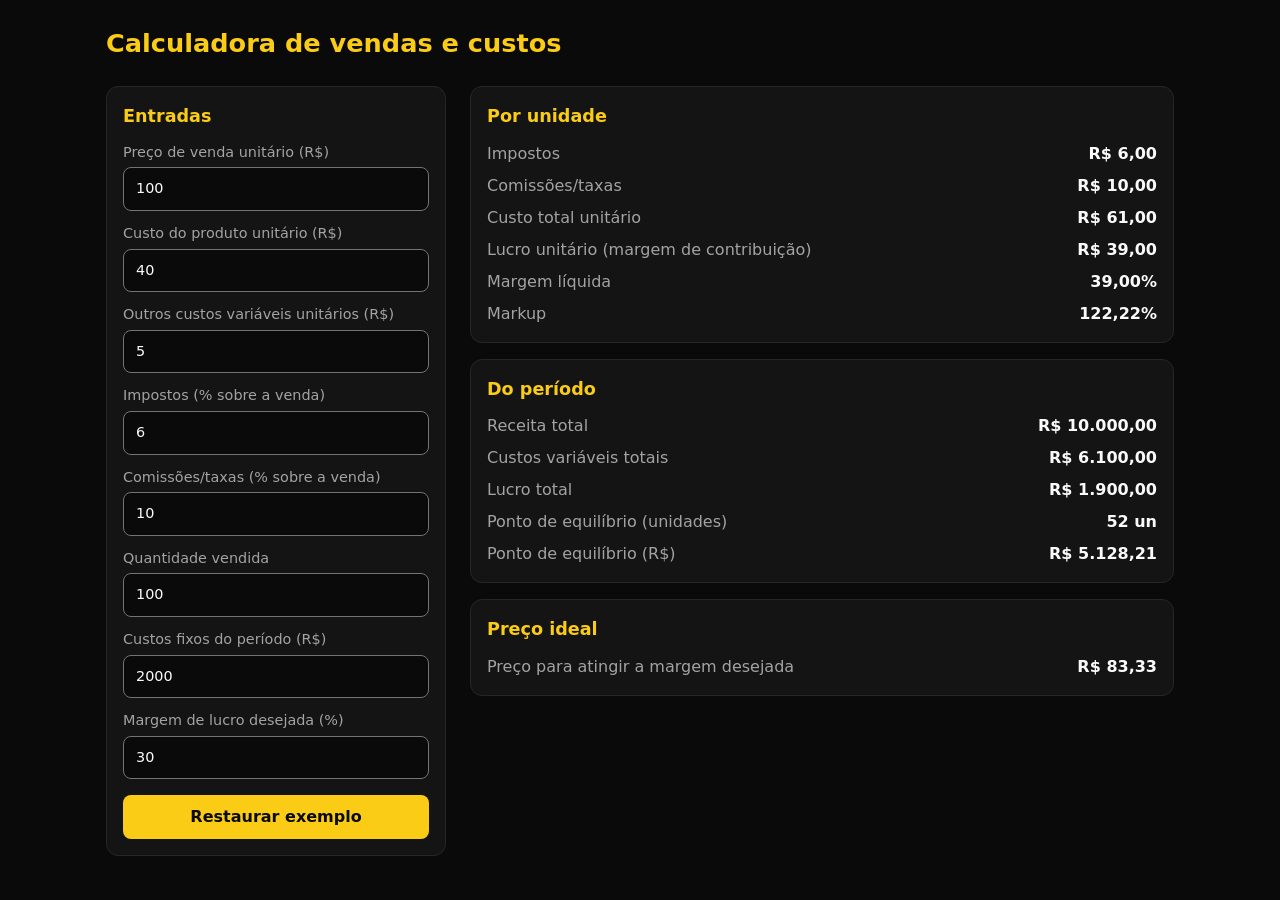
==== index.html @ 86352c32 "Calculadora de vendas e custos: página única, cálculo puro e testes" ====
<!DOCTYPE html>
<html lang="pt-BR">
<head>
<meta charset="UTF-8">
<meta name="viewport" content="width=device-width, initial-scale=1">
<title>Calculadora de vendas e custos</title>
<style>
  :root{--fundo:#0a0a0a;--cartao:#141414;--borda:#262626;--borda-input:#737373;--texto:#fafafa;--apoio:#a3a3a3;--destaque:#facc15;--critico:#ff5c5c}
  *{box-sizing:border-box}
  body{margin:0;background:var(--fundo);color:var(--texto);font:16px/1.5 system-ui,-apple-system,"Segoe UI",Roboto,sans-serif}
  main{max-width:1100px;margin:0 auto;padding:24px 16px;display:grid;grid-template-columns:minmax(0,340px) minmax(0,1fr);gap:24px;align-items:start}
  h1{grid-column:1/-1;margin:0;font-size:1.6rem;color:var(--destaque)}
  h2{margin:0 0 12px;font-size:1.1rem;color:var(--destaque)}
  section{background:var(--cartao);border:1px solid var(--borda);border-radius:12px;padding:16px}
  .resultados{display:grid;gap:16px;min-width:0}
  label{display:block;margin-bottom:12px;color:var(--apoio);font-size:.9rem}
  input{display:block;width:100%;margin-top:4px;padding:10px 12px;background:var(--fundo);color:var(--texto);border:1px solid var(--borda-input);border-radius:8px;font:inherit}
  input:focus{outline:2px solid var(--texto);outline-offset:1px}
  input[aria-invalid="true"]{border-color:var(--critico)}
  button{width:100%;margin-top:4px;padding:10px 12px;background:var(--destaque);color:#0a0a0a;border:0;border-radius:8px;font:inherit;font-weight:700;cursor:pointer}
  dl{margin:0;display:grid;grid-template-columns:1fr auto;gap:8px 16px}
  dt{color:var(--apoio)}
  dd{margin:0;text-align:right;font-variant-numeric:tabular-nums;font-weight:600;overflow-wrap:anywhere}
  .negativo{color:var(--critico)}
  .aviso{color:var(--critico);font-weight:400;font-size:.9rem;text-align:left}
  #erros{margin:0;padding-left:20px;color:var(--critico)}
  #erros:empty{display:none}
  @media (max-width:720px){
    main{grid-template-columns:minmax(0,1fr)}
    dl{grid-template-columns:minmax(0,1fr)}
    dd{text-align:left;margin-bottom:4px}
  }
</style>
</head>
<body>
<main>
  <h1>Calculadora de vendas e custos</h1>

  <section aria-labelledby="t-entradas">
    <h2 id="t-entradas">Entradas</h2>
    <form id="form" novalidate>
      <label>Preço de venda unitário (R$)<input name="preco" inputmode="decimal" value="100"></label>
      <label>Custo do produto unitário (R$)<input name="custo" inputmode="decimal" value="40"></label>
      <label>Outros custos variáveis unitários (R$)<input name="outros" inputmode="decimal" value="5"></label>
      <label>Impostos (% sobre a venda)<input name="impostos" inputmode="decimal" value="6"></label>
      <label>Comissões/taxas (% sobre a venda)<input name="comissoes" inputmode="decimal" value="10"></label>
      <label>Quantidade vendida<input name="quantidade" inputmode="decimal" value="100"></label>
      <label>Custos fixos do período (R$)<input name="fixos" inputmode="decimal" value="2000"></label>
      <label>Margem de lucro desejada (%)<input name="margem" inputmode="decimal" value="30"></label>
      <button type="reset">Restaurar exemplo</button>
    </form>
  </section>

  <div class="resultados" aria-live="polite">
    <ul id="erros"></ul>

    <section aria-labelledby="t-unidade">
      <h2 id="t-unidade">Por unidade</h2>
      <dl>
        <dt>Impostos</dt><dd id="impostos"></dd>
        <dt>Comissões/taxas</dt><dd id="comissoes"></dd>
        <dt>Custo total unitário</dt><dd id="custoTotal"></dd>
        <dt>Lucro unitário (margem de contribuição)</dt><dd id="lucro"></dd>
        <dt>Margem líquida</dt><dd id="margemLiquida"></dd>
        <dt>Markup</dt><dd id="markup"></dd>
      </dl>
    </section>

    <section aria-labelledby="t-periodo">
      <h2 id="t-periodo">Do período</h2>
      <dl>
        <dt>Receita total</dt><dd id="receita"></dd>
        <dt>Custos variáveis totais</dt><dd id="custosVariaveis"></dd>
        <dt>Lucro total</dt><dd id="lucroTotal"></dd>
        <dt>Ponto de equilíbrio (unidades)</dt><dd id="peUnidades"></dd>
        <dt>Ponto de equilíbrio (R$)</dt><dd id="peReais"></dd>
      </dl>
    </section>

    <section aria-labelledby="t-ideal">
      <h2 id="t-ideal">Preço ideal</h2>
      <dl>
        <dt>Preço para atingir a margem desejada</dt><dd id="precoIdeal"></dd>
      </dl>
    </section>
  </div>
</main>

<script src="calculadora.js"></script>
<script>
  var form = document.getElementById('form');
  var reais = new Intl.NumberFormat('pt-BR', { style: 'currency', currency: 'BRL' });
  var decimal = new Intl.NumberFormat('pt-BR', { minimumFractionDigits: 2, maximumFractionDigits: 2 });
  var inteiro = new Intl.NumberFormat('pt-BR', { maximumFractionDigits: 0 });

  var formatos = {
    reais: function (v) { return reais.format(v); },
    pct: function (v) { return decimal.format(v * 100) + '%'; },
    un: function (v) { return inteiro.format(v) + ' un'; }
  };

  function mostrar(id, item, formato, destacarNegativo) {
    var el = document.getElementById(id);
    var valor = typeof item === 'number' ? item : item.valor;
    el.className = '';
    if (typeof item === 'object' && !item.calculavel) {
      el.textContent = item.mensagem;
      el.className = 'aviso';
      return;
    }
    el.textContent = formatos[formato](valor);
    if (destacarNegativo && valor < 0) el.className = 'negativo';
  }

  function atualizar() {
    var entradas = {};
    Array.prototype.forEach.call(form.elements, function (el) {
      if (el.name) entradas[el.name] = el.value;
    });
    var r = calcular(entradas);
    var lista = document.getElementById('erros');
    lista.innerHTML = '';

    Array.prototype.forEach.call(form.elements, function (el) {
      if (el.name) el.removeAttribute('aria-invalid');
    });

    if (!r.valido) {
      r.erros.forEach(function (erro) {
        var li = document.createElement('li');
        li.textContent = erro.mensagem;
        lista.appendChild(li);
        form.elements[erro.campo].setAttribute('aria-invalid', 'true');
      });
      document.querySelectorAll('dd').forEach(function (dd) { dd.textContent = '—'; dd.className = ''; });
      return;
    }

    var u = r.porUnidade, p = r.periodo;
    mostrar('impostos', u.impostos, 'reais');
    mostrar('comissoes', u.comissoes, 'reais');
    mostrar('custoTotal', u.custoTotal, 'reais');
    mostrar('lucro', u.lucro, 'reais', true);
    mostrar('margemLiquida', u.margemLiquida, 'pct');
    mostrar('markup', u.markup, 'pct');
    mostrar('receita', p.receita, 'reais');
    mostrar('custosVariaveis', p.custosVariaveis, 'reais');
    mostrar('lucroTotal', p.lucroTotal, 'reais', true);
    mostrar('peUnidades', p.peUnidades, 'un');
    mostrar('peReais', p.peReais, 'reais');
    mostrar('precoIdeal', r.precoIdeal, 'reais');
  }

  form.addEventListener('input', atualizar);
  form.addEventListener('reset', function () { setTimeout(atualizar, 0); });
  atualizar();
</script>
</body>
</html>
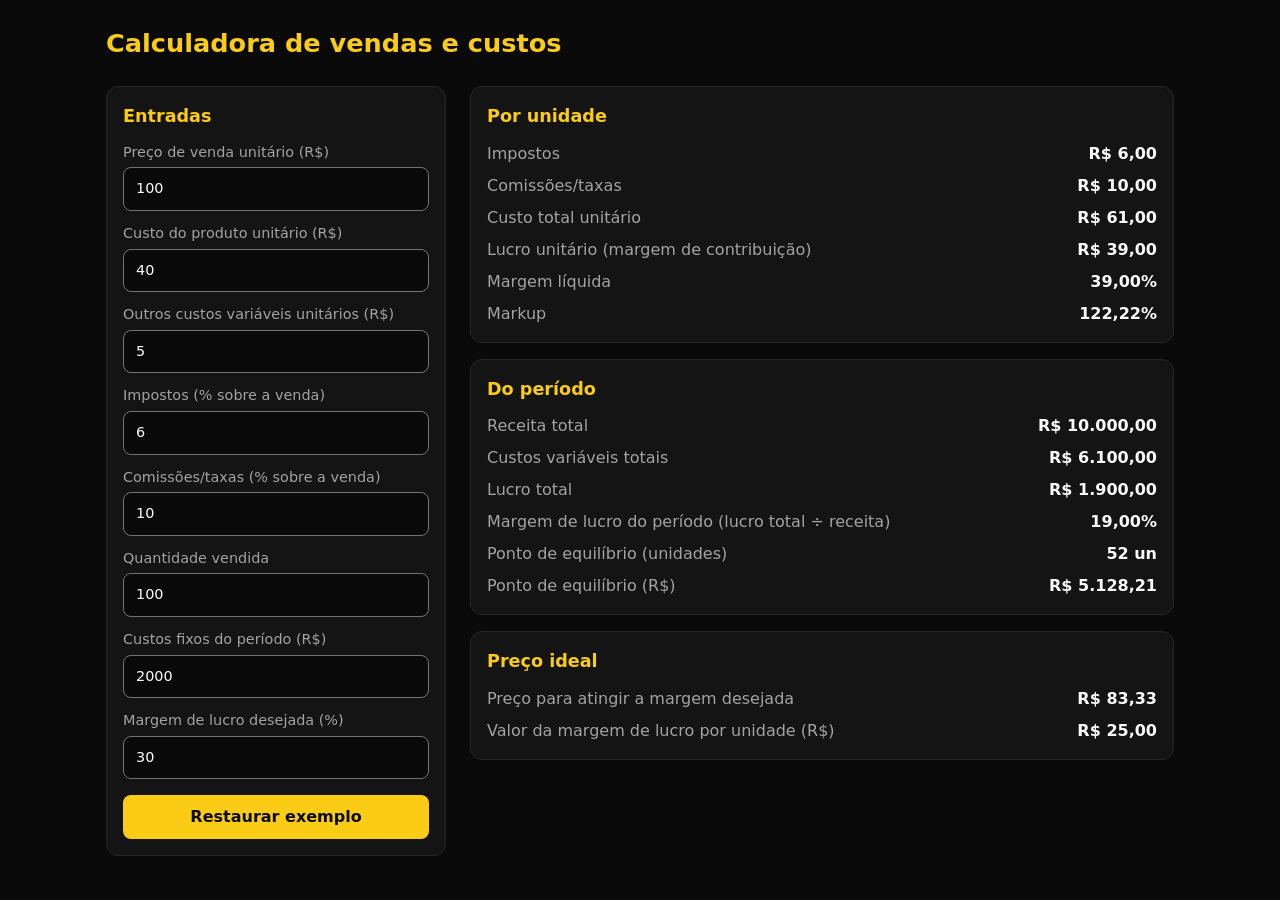
==== commit 2a653f06: "Mostra a margem de lucro do período e o valor da margem em R$ no preço ideal, com teste" ====
--- a/index.html
+++ b/index.html
@@ -72,6 +72,7 @@
         <dt>Receita total</dt><dd id="receita"></dd>
         <dt>Custos variáveis totais</dt><dd id="custosVariaveis"></dd>
         <dt>Lucro total</dt><dd id="lucroTotal"></dd>
+        <dt>Margem de lucro do período (lucro total ÷ receita)</dt><dd id="margemPeriodo"></dd>
         <dt>Ponto de equilíbrio (unidades)</dt><dd id="peUnidades"></dd>
         <dt>Ponto de equilíbrio (R$)</dt><dd id="peReais"></dd>
       </dl>
@@ -81,6 +82,7 @@
       <h2 id="t-ideal">Preço ideal</h2>
       <dl>
         <dt>Preço para atingir a margem desejada</dt><dd id="precoIdeal"></dd>
+        <dt>Valor da margem de lucro por unidade (R$)</dt><dd id="lucroNoPrecoIdeal"></dd>
       </dl>
     </section>
   </div>
@@ -146,9 +148,11 @@
     mostrar('receita', p.receita, 'reais');
     mostrar('custosVariaveis', p.custosVariaveis, 'reais');
     mostrar('lucroTotal', p.lucroTotal, 'reais', true);
+    mostrar('margemPeriodo', p.margemPeriodo, 'pct', true);
     mostrar('peUnidades', p.peUnidades, 'un');
     mostrar('peReais', p.peReais, 'reais');
     mostrar('precoIdeal', r.precoIdeal, 'reais');
+    mostrar('lucroNoPrecoIdeal', r.lucroNoPrecoIdeal, 'reais');
   }
 
   form.addEventListener('input', atualizar);
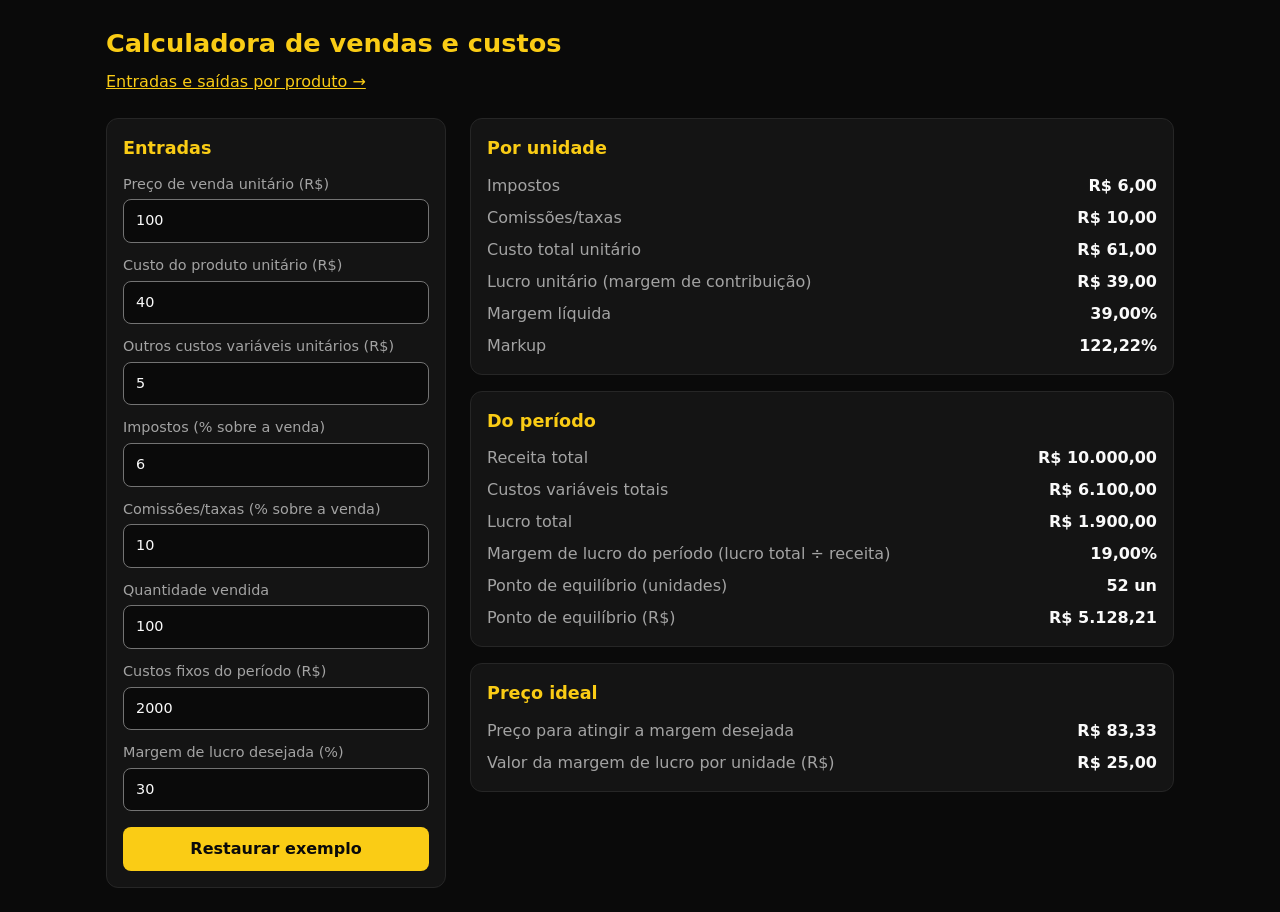
==== commit 5322be5e: "Entradas e saídas por produto: cadastro, custo médio, bloqueio de estoque, CSV e testes" ====
--- a/index.html
+++ b/index.html
@@ -22,6 +22,8 @@
   dt{color:var(--apoio)}
   dd{margin:0;text-align:right;font-variant-numeric:tabular-nums;font-weight:600;overflow-wrap:anywhere}
   .negativo{color:var(--critico)}
+  .atalho{grid-column:1/-1;margin-top:-16px}
+  .atalho a{color:var(--destaque)}
   .aviso{color:var(--critico);font-weight:400;font-size:.9rem;text-align:left}
   #erros{margin:0;padding-left:20px;color:var(--critico)}
   #erros:empty{display:none}
@@ -35,6 +37,7 @@
 <body>
 <main>
   <h1>Calculadora de vendas e custos</h1>
+  <nav class="atalho"><a href="pedidos.html">Entradas e saídas por produto →</a></nav>
 
   <section aria-labelledby="t-entradas">
     <h2 id="t-entradas">Entradas</h2>
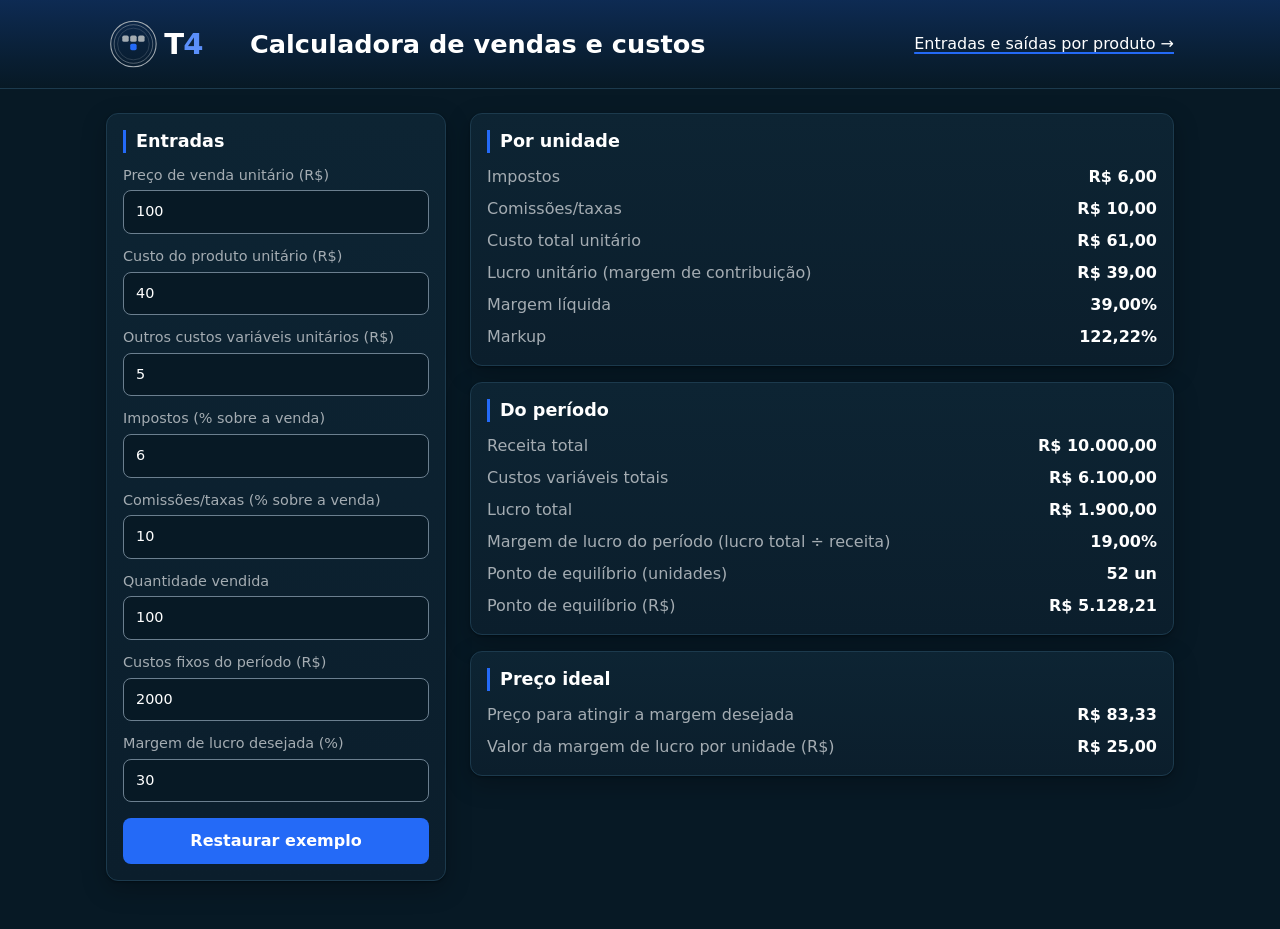
==== commit 19434105: "Pedidos: cartões de total, gráfico de lucro, identidade T4 em estilos.css e ajustes da revisão Co-au" ====
--- a/index.html
+++ b/index.html
@@ -3,29 +3,18 @@
 <head>
 <meta charset="UTF-8">
 <meta name="viewport" content="width=device-width, initial-scale=1">
-<title>Calculadora de vendas e custos</title>
+<title>Calculadora de vendas e custos · T4</title>
+<link rel="stylesheet" href="estilos.css">
 <style>
-  :root{--fundo:#0a0a0a;--cartao:#141414;--borda:#262626;--borda-input:#737373;--texto:#fafafa;--apoio:#a3a3a3;--destaque:#facc15;--critico:#ff5c5c}
-  *{box-sizing:border-box}
-  body{margin:0;background:var(--fundo);color:var(--texto);font:16px/1.5 system-ui,-apple-system,"Segoe UI",Roboto,sans-serif}
-  main{max-width:1100px;margin:0 auto;padding:24px 16px;display:grid;grid-template-columns:minmax(0,340px) minmax(0,1fr);gap:24px;align-items:start}
-  h1{grid-column:1/-1;margin:0;font-size:1.6rem;color:var(--destaque)}
-  h2{margin:0 0 12px;font-size:1.1rem;color:var(--destaque)}
-  section{background:var(--cartao);border:1px solid var(--borda);border-radius:12px;padding:16px}
+  main{max-width:1100px;margin:0 auto;padding:24px 16px 48px;display:grid;grid-template-columns:minmax(0,340px) minmax(0,1fr);gap:24px;align-items:start}
   .resultados{display:grid;gap:16px;min-width:0}
-  label{display:block;margin-bottom:12px;color:var(--apoio);font-size:.9rem}
-  input{display:block;width:100%;margin-top:4px;padding:10px 12px;background:var(--fundo);color:var(--texto);border:1px solid var(--borda-input);border-radius:8px;font:inherit}
-  input:focus{outline:2px solid var(--texto);outline-offset:1px}
-  input[aria-invalid="true"]{border-color:var(--critico)}
-  button{width:100%;margin-top:4px;padding:10px 12px;background:var(--destaque);color:#0a0a0a;border:0;border-radius:8px;font:inherit;font-weight:700;cursor:pointer}
+  label{margin-bottom:12px}
+  button{width:100%;margin-top:4px}
   dl{margin:0;display:grid;grid-template-columns:1fr auto;gap:8px 16px}
   dt{color:var(--apoio)}
   dd{margin:0;text-align:right;font-variant-numeric:tabular-nums;font-weight:600;overflow-wrap:anywhere}
-  .negativo{color:var(--critico)}
-  .atalho{grid-column:1/-1;margin-top:-16px}
-  .atalho a{color:var(--destaque)}
   .aviso{color:var(--critico);font-weight:400;font-size:.9rem;text-align:left}
-  #erros{margin:0;padding-left:20px;color:var(--critico)}
+  #erros{margin:0;padding:12px 16px 12px 36px;color:var(--critico);border:1px solid var(--critico);border-radius:12px;background:rgba(255,92,92,.08)}
   #erros:empty{display:none}
   @media (max-width:720px){
     main{grid-template-columns:minmax(0,1fr)}
@@ -35,10 +24,26 @@
 </style>
 </head>
 <body>
+<header class="topo">
+  <div class="topo-conteudo">
+    <svg class="logo" role="img" aria-labelledby="logo-titulo" width="120" height="48" viewBox="0 0 132 56" xmlns="http://www.w3.org/2000/svg">
+      <title id="logo-titulo">T4</title>
+      <g fill="none" stroke="#a4acb2">
+        <circle cx="28" cy="28" r="26.5" stroke-width="1.2"/>
+        <circle cx="28" cy="28" r="22.5" stroke-width="0.8" opacity=".7"/>
+        <circle cx="28" cy="28" r="18.5" stroke-width="0.6" opacity=".45"/>
+      </g>
+      <rect x="15" y="18" width="7.5" height="7.5" rx="2" fill="#a4acb2"/>
+      <rect x="24.25" y="18" width="7.5" height="7.5" rx="2" fill="#a4acb2"/>
+      <rect x="33.5" y="18" width="7.5" height="7.5" rx="2" fill="#a4acb2"/>
+      <rect x="24.25" y="27.75" width="7.5" height="7.5" rx="2" fill="#246af7"/>
+      <text x="64" y="40" font-family="system-ui,-apple-system,'Segoe UI',Roboto,sans-serif" font-size="34" font-weight="900" letter-spacing="-1"><tspan fill="#ffffff">T</tspan><tspan fill="#5b8ffa">4</tspan></text>
+    </svg>
+    <h1>Calculadora de vendas e custos</h1>
+    <nav><a href="pedidos.html">Entradas e saídas por produto →</a></nav>
+  </div>
+</header>
 <main>
-  <h1>Calculadora de vendas e custos</h1>
-  <nav class="atalho"><a href="pedidos.html">Entradas e saídas por produto →</a></nav>
-
   <section aria-labelledby="t-entradas">
     <h2 id="t-entradas">Entradas</h2>
     <form id="form" novalidate>
@@ -124,7 +129,7 @@
     });
     var r = calcular(entradas);
     var lista = document.getElementById('erros');
-    lista.innerHTML = '';
+    lista.textContent = '';
 
     Array.prototype.forEach.call(form.elements, function (el) {
       if (el.name) el.removeAttribute('aria-invalid');
--- a/estilos.css
+++ b/estilos.css
@@ -0,0 +1,60 @@
+/* Identidade T4, usada por index.html e pedidos.html. */
+:root{--fundo:#071925;--cartao:#0d2433;--borda:#1c3a4d;--texto:#ffffff;--apoio:#a4acb2;--marca:#246af7;--critico:#ff5c5c}
+:root{
+  /* Derivadas da paleta: borda de input com 3:1 sobre fundo e cartão; azul de texto só em texto grande. */
+  --borda-input:#6b7f8f;
+  --discreto:#8a97a3;
+  --marca-texto:#5b8ffa;
+  --marca-escura:#1d58d0;
+  --marca-pressionada:#1849ad;
+  --cartao-fim:#0b1e2c;
+  --sombra:0 1px 2px rgba(0,0,0,.35),0 8px 24px rgba(0,0,0,.25);
+}
+*{box-sizing:border-box}
+[hidden]{display:none!important}
+html{-webkit-text-size-adjust:100%}
+body{margin:0;background:var(--fundo);color:var(--texto);font:16px/1.5 system-ui,-apple-system,"Segoe UI",Roboto,sans-serif}
+
+.topo{background:linear-gradient(180deg,rgba(36,106,247,.22) 0%,rgba(36,106,247,.06) 70%,transparent 100%);border-bottom:1px solid var(--borda)}
+.topo-conteudo{max-width:1100px;margin:0 auto;padding:20px 16px;display:flex;flex-wrap:wrap;align-items:center;gap:12px 24px}
+.logo{display:block;flex:none}
+.topo h1{margin:0;font-size:1.6rem;line-height:1.2;flex:1 1 260px}
+.topo nav{flex:none}
+
+a{color:var(--texto);text-decoration-color:var(--marca);text-decoration-thickness:2px;text-underline-offset:3px}
+a:hover{text-decoration-color:var(--texto)}
+
+h2{margin:0 0 12px;font-size:1.1rem;color:var(--texto);padding-left:10px;border-left:3px solid var(--marca);line-height:1.3}
+
+section,.cartao{
+  background:linear-gradient(180deg,var(--cartao) 0%,var(--cartao-fim) 100%);
+  border:1px solid var(--borda);border-radius:12px;padding:16px;
+  box-shadow:var(--sombra);
+  transition:border-color 150ms ease;
+  min-width:0;
+}
+section:hover,.cartao:hover{border-color:var(--marca)}
+
+label{display:block;color:var(--apoio);font-size:.9rem}
+input,select{display:block;width:100%;margin-top:4px;padding:10px 12px;background:var(--fundo);color:var(--texto);border:1px solid var(--borda-input);border-radius:8px;font:inherit;transition:border-color 150ms ease,box-shadow 150ms ease}
+input:hover,select:hover{border-color:var(--apoio)}
+input:focus,select:focus{outline:none;border-color:var(--marca);box-shadow:0 0 0 3px rgba(36,106,247,.55)}
+input[aria-invalid="true"]{border-color:var(--critico)}
+
+button{padding:10px 14px;background:var(--marca);color:#ffffff;border:1px solid transparent;border-radius:8px;font:inherit;font-weight:700;cursor:pointer;transition:background-color 150ms ease,border-color 150ms ease,transform 150ms ease}
+button:hover{background:var(--marca-escura)}
+button:active{background:var(--marca-pressionada);transform:translateY(1px)}
+button:focus-visible,a:focus-visible{outline:3px solid var(--marca);outline-offset:2px}
+button.secundario{background:transparent;color:var(--texto);border-color:var(--borda-input)}
+button.secundario:hover{border-color:var(--marca);background:rgba(36,106,247,.12)}
+button.secundario:active{background:rgba(36,106,247,.22)}
+
+.numero{font-variant-numeric:tabular-nums}
+.negativo{color:var(--critico)}
+.discreto{color:var(--discreto)}
+.erro{color:var(--critico)}
+.ok{color:var(--apoio)}
+
+@media (prefers-reduced-motion:reduce){
+  *,*::before,*::after{transition:none!important;animation:none!important}
+}
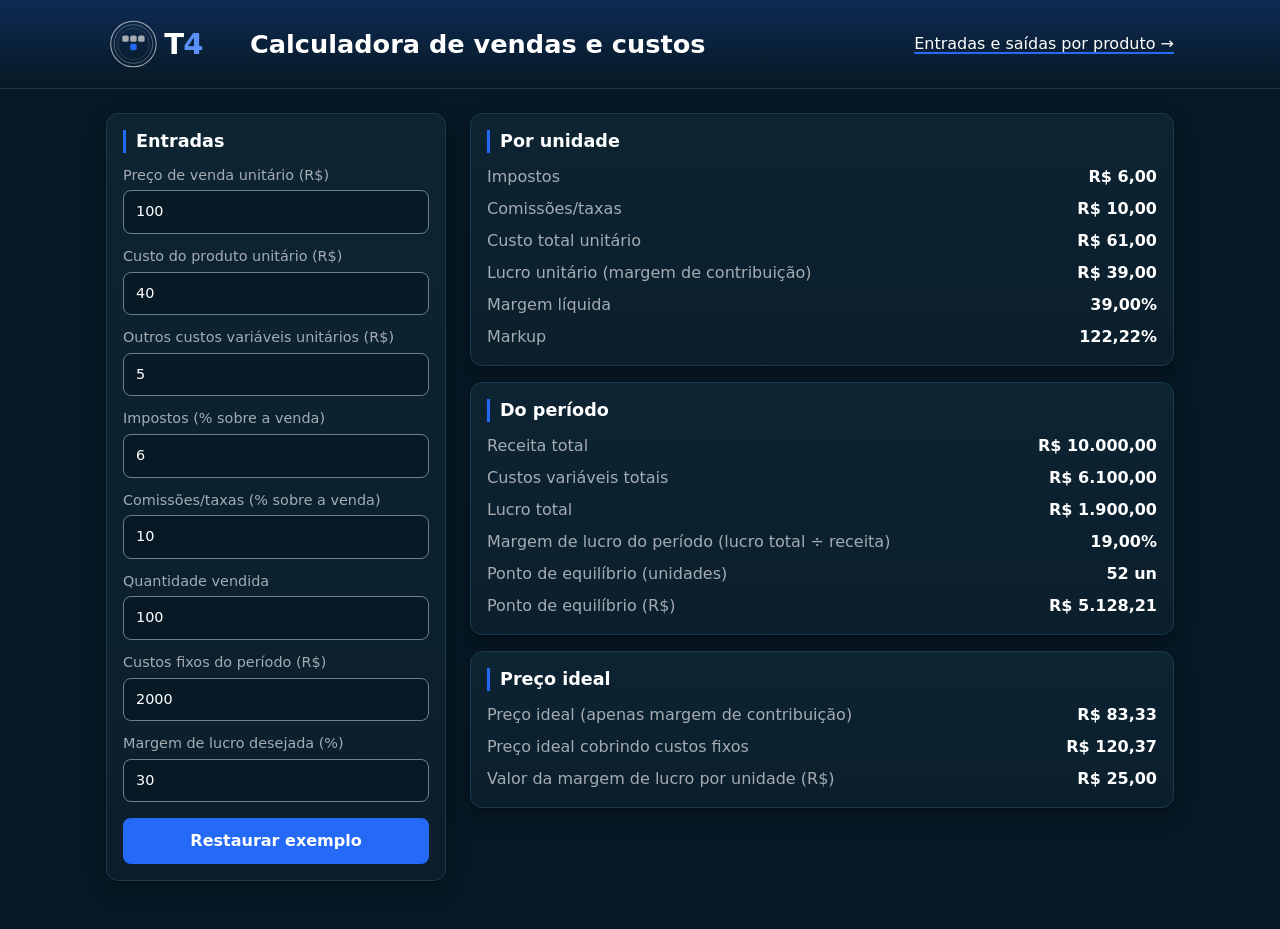
==== commit bafff09a: "Preço ideal em dois valores: só margem de contribuição e cobrindo custos fixos" ====
--- a/index.html
+++ b/index.html
@@ -89,7 +89,8 @@
     <section aria-labelledby="t-ideal">
       <h2 id="t-ideal">Preço ideal</h2>
       <dl>
-        <dt>Preço para atingir a margem desejada</dt><dd id="precoIdeal"></dd>
+        <dt>Preço ideal (apenas margem de contribuição)</dt><dd id="precoIdeal"></dd>
+        <dt>Preço ideal cobrindo custos fixos</dt><dd id="precoIdealComFixos"></dd>
         <dt>Valor da margem de lucro por unidade (R$)</dt><dd id="lucroNoPrecoIdeal"></dd>
       </dl>
     </section>
@@ -160,6 +161,7 @@
     mostrar('peUnidades', p.peUnidades, 'un');
     mostrar('peReais', p.peReais, 'reais');
     mostrar('precoIdeal', r.precoIdeal, 'reais');
+    mostrar('precoIdealComFixos', r.precoIdealComFixos, 'reais');
     mostrar('lucroNoPrecoIdeal', r.lucroNoPrecoIdeal, 'reais');
   }
 
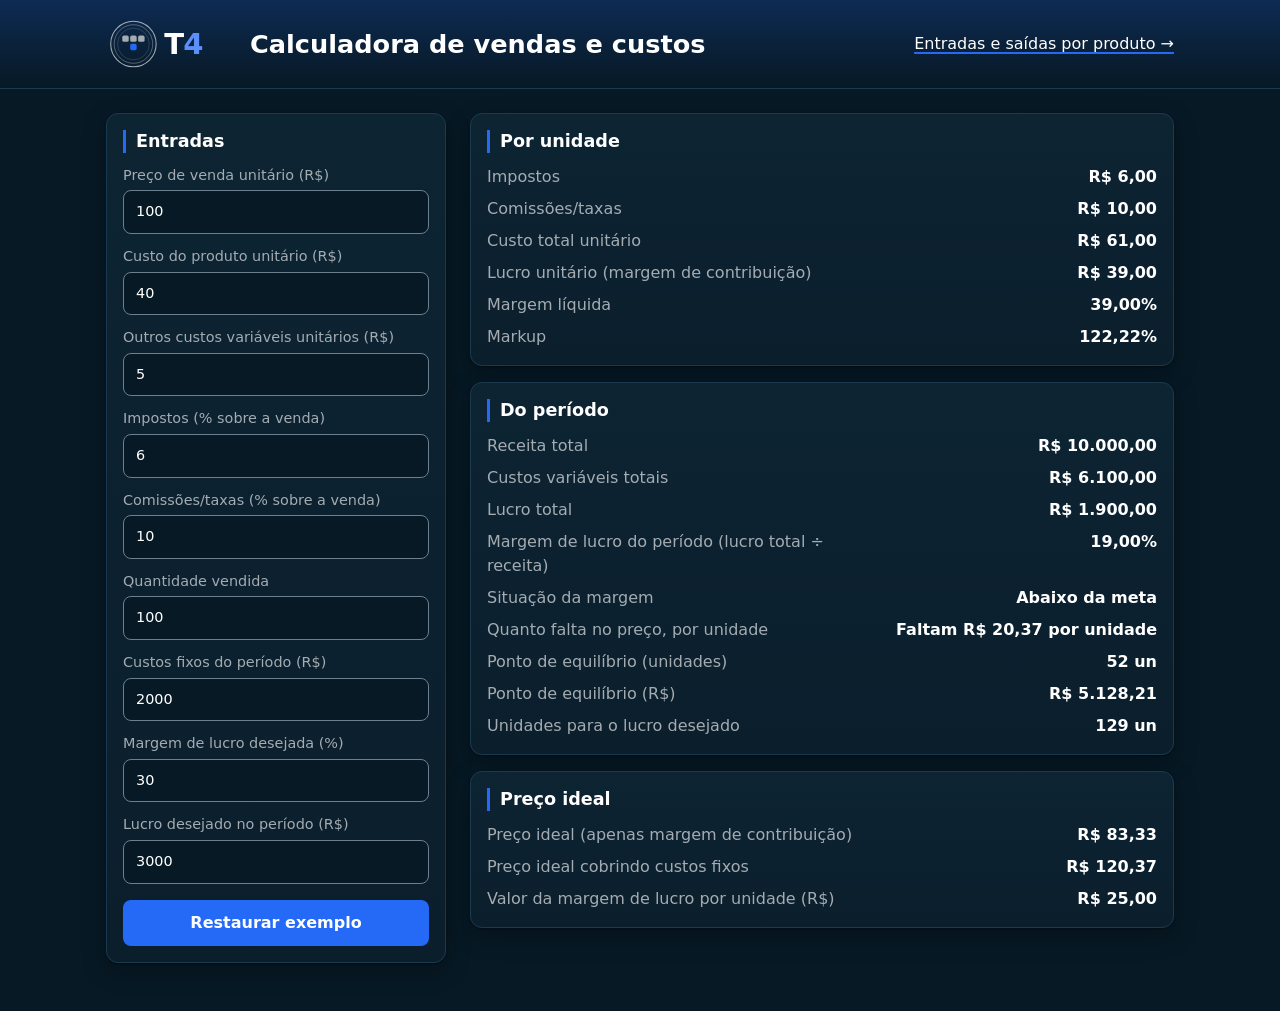
==== commit 287fa31a: "Etapa 2: selo de margem, quanto falta por unidade e meta de lucro" ====
--- a/index.html
+++ b/index.html
@@ -55,6 +55,7 @@
       <label>Quantidade vendida<input name="quantidade" inputmode="decimal" value="100"></label>
       <label>Custos fixos do período (R$)<input name="fixos" inputmode="decimal" value="2000"></label>
       <label>Margem de lucro desejada (%)<input name="margem" inputmode="decimal" value="30"></label>
+      <label>Lucro desejado no período (R$)<input name="lucroDesejado" inputmode="decimal" value="3000"></label>
       <button type="reset">Restaurar exemplo</button>
     </form>
   </section>
@@ -81,8 +82,11 @@
         <dt>Custos variáveis totais</dt><dd id="custosVariaveis"></dd>
         <dt>Lucro total</dt><dd id="lucroTotal"></dd>
         <dt>Margem de lucro do período (lucro total ÷ receita)</dt><dd id="margemPeriodo"></dd>
+        <dt>Situação da margem</dt><dd id="seloMargem"></dd>
+        <dt>Quanto falta no preço, por unidade</dt><dd id="faltaPorUnidade"></dd>
         <dt>Ponto de equilíbrio (unidades)</dt><dd id="peUnidades"></dd>
         <dt>Ponto de equilíbrio (R$)</dt><dd id="peReais"></dd>
+        <dt>Unidades para o lucro desejado</dt><dd id="unidadesParaMeta"></dd>
       </dl>
     </section>
 
@@ -107,7 +111,9 @@
   var formatos = {
     reais: function (v) { return reais.format(v); },
     pct: function (v) { return decimal.format(v * 100) + '%'; },
-    un: function (v) { return inteiro.format(v) + ' un'; }
+    un: function (v) { return inteiro.format(v) + ' un'; },
+    texto: function (v) { return v; },
+    falta: function (v) { return 'Faltam ' + reais.format(v) + ' por unidade'; }
   };
 
   function mostrar(id, item, formato, destacarNegativo) {
@@ -160,6 +166,13 @@
     mostrar('margemPeriodo', p.margemPeriodo, 'pct', true);
     mostrar('peUnidades', p.peUnidades, 'un');
     mostrar('peReais', p.peReais, 'reais');
+    var a = r.alertas;
+    mostrar('seloMargem', a.seloMargem, 'texto');
+    if (a.seloMargem.calculavel && a.seloMargem.valor === 'Prejuízo') {
+      document.getElementById('seloMargem').className = 'negativo';
+    }
+    mostrar('faltaPorUnidade', a.faltaPorUnidade, 'falta');
+    mostrar('unidadesParaMeta', a.unidadesParaMeta, 'un');
     mostrar('precoIdeal', r.precoIdeal, 'reais');
     mostrar('precoIdealComFixos', r.precoIdealComFixos, 'reais');
     mostrar('lucroNoPrecoIdeal', r.lucroNoPrecoIdeal, 'reais');
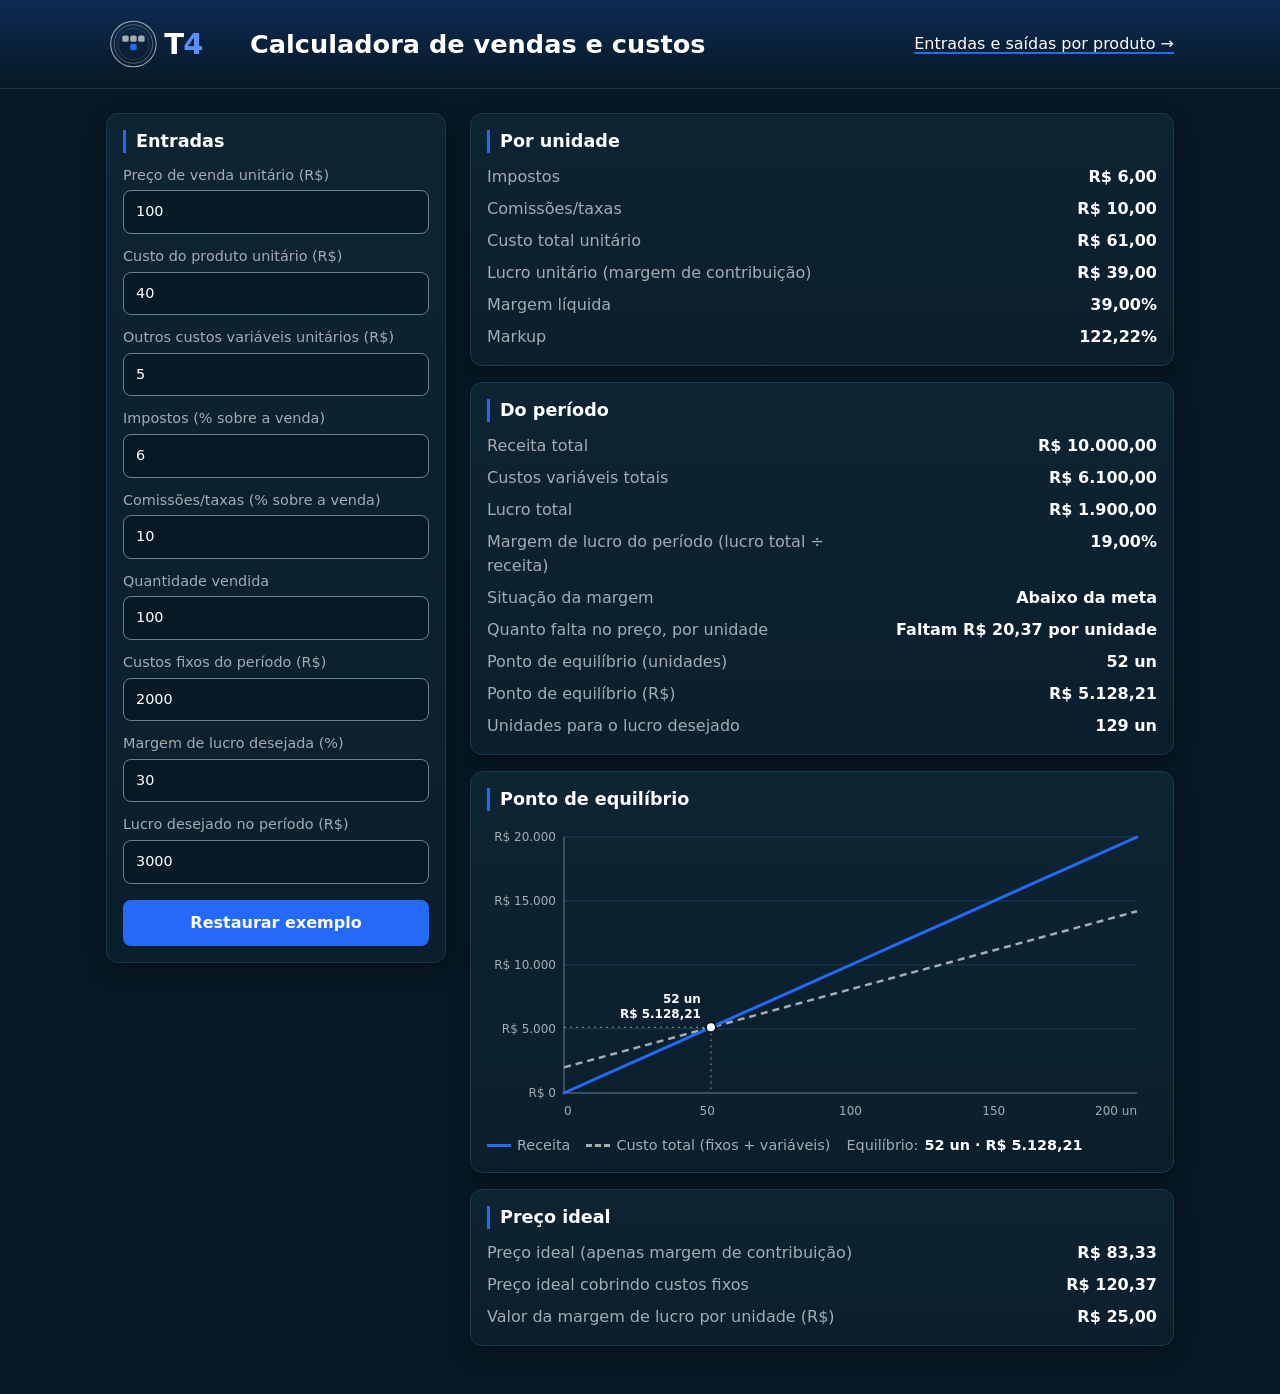
==== commit 2a66774f: "Etapa 3: gráfico do ponto de equilíbrio em SVG e falta < R$ 0,01 conta como meta atingida Co-authore" ====
--- a/index.html
+++ b/index.html
@@ -16,6 +16,22 @@
   .aviso{color:var(--critico);font-weight:400;font-size:.9rem;text-align:left}
   #erros{margin:0;padding:12px 16px 12px 36px;color:var(--critico);border:1px solid var(--critico);border-radius:12px;background:rgba(255,92,92,.08)}
   #erros:empty{display:none}
+  .grafico-eq{width:100%;min-width:0}
+  .grafico-eq svg{display:block;width:100%;height:auto;overflow:visible}
+  .grafico-eq text{fill:var(--apoio);font-size:12px;font-variant-numeric:tabular-nums}
+  .grafico-eq .cruzamento-rotulo{fill:var(--texto);font-weight:600}
+  .eq-grade{stroke:var(--borda);stroke-width:1}
+  .eq-eixo{stroke:var(--borda-input);stroke-width:1}
+  .eq-receita{stroke:var(--marca);stroke-width:3;fill:none;stroke-linecap:round}
+  .eq-custo{stroke:var(--apoio);stroke-width:2.5;fill:none;stroke-dasharray:7 5}
+  .eq-guia{stroke:var(--discreto);stroke-width:1;stroke-dasharray:2 4}
+  .eq-ponto{fill:var(--texto);stroke:var(--fundo);stroke-width:2}
+  .legenda{margin:12px 0 0;display:flex;flex-wrap:wrap;gap:6px 16px;color:var(--apoio);font-size:.9rem}
+  .legenda span{display:inline-flex;align-items:center;gap:6px}
+  .amostra{display:inline-block;width:24px;border-top:3px solid var(--marca)}
+  .amostra.custo{border-top:3px dashed var(--apoio)}
+  .legenda strong{color:var(--texto);font-weight:600}
+  #grafico-aviso{margin:0}
   @media (max-width:720px){
     main{grid-template-columns:minmax(0,1fr)}
     dl{grid-template-columns:minmax(0,1fr)}
@@ -90,6 +106,19 @@
       </dl>
     </section>
 
+    <section aria-labelledby="t-grafico">
+      <h2 id="t-grafico">Ponto de equilíbrio</h2>
+      <div id="grafico" class="grafico-eq">
+        <svg id="grafico-svg" role="img" aria-label="" xmlns="http://www.w3.org/2000/svg"></svg>
+        <p class="legenda">
+          <span><i class="amostra" aria-hidden="true"></i>Receita</span>
+          <span><i class="amostra custo" aria-hidden="true"></i>Custo total (fixos + variáveis)</span>
+          <span id="grafico-resumo"></span>
+        </p>
+      </div>
+      <p id="grafico-aviso" class="aviso" hidden></p>
+    </section>
+
     <section aria-labelledby="t-ideal">
       <h2 id="t-ideal">Preço ideal</h2>
       <dl>
@@ -150,6 +179,7 @@
         form.elements[erro.campo].setAttribute('aria-invalid', 'true');
       });
       document.querySelectorAll('dd').forEach(function (dd) { dd.textContent = '—'; dd.className = ''; });
+      desenharGrafico(null);
       return;
     }
 
@@ -176,7 +206,104 @@
     mostrar('precoIdeal', r.precoIdeal, 'reais');
     mostrar('precoIdealComFixos', r.precoIdealComFixos, 'reais');
     mostrar('lucroNoPrecoIdeal', r.lucroNoPrecoIdeal, 'reais');
-  }
+    desenharGrafico(r.grafico);
+  }
+
+  var SVG = 'http://www.w3.org/2000/svg';
+  var reaisInteiros = new Intl.NumberFormat('pt-BR', { style: 'currency', currency: 'BRL', maximumFractionDigits: 0 });
+  var unidades = new Intl.NumberFormat('pt-BR', { maximumFractionDigits: 1 });
+  var ultimoGrafico = null;
+
+  function elemento(pai, nome, atributos, texto) {
+    var el = document.createElementNS(SVG, nome);
+    for (var chave in atributos) el.setAttribute(chave, atributos[chave]);
+    if (texto !== undefined) el.textContent = texto;
+    pai.appendChild(el);
+    return el;
+  }
+
+  function desenharGrafico(grafico) {
+    ultimoGrafico = grafico;
+    var caixa = document.getElementById('grafico');
+    var aviso = document.getElementById('grafico-aviso');
+    var svg = document.getElementById('grafico-svg');
+    svg.textContent = '';
+    if (!grafico || !grafico.calculavel) {
+      caixa.hidden = true;
+      aviso.hidden = false;
+      aviso.textContent = grafico ? grafico.mensagem : 'Gráfico indisponível: corrija as entradas.';
+      return;
+    }
+    caixa.hidden = false;
+    aviso.hidden = true;
+
+    var g = grafico.valor, c = g.cruzamento, fim = g.pontos[g.pontos.length - 1];
+    // O viewBox acompanha a largura real para o texto não encolher em telas estreitas.
+    var largura = Math.max(280, Math.round(caixa.clientWidth));
+    var altura = largura < 500 ? 240 : 300;
+    var rotulosY = g.marcasY.map(function (v) { return reaisInteiros.format(v); });
+    var esquerda = 14 + 7 * Math.max.apply(null, rotulosY.map(function (t) { return t.length; }));
+    var direita = 20, topo = 14, base = 30;
+    var w = largura - esquerda - direita, h = altura - topo - base;
+    function x(q) { return esquerda + (q / g.qMax) * w; }
+    function y(v) { return topo + h - (v / g.yMax) * h; }
+
+    svg.setAttribute('viewBox', '0 0 ' + largura + ' ' + altura);
+    svg.setAttribute('width', largura);
+    svg.setAttribute('height', altura);
+    svg.setAttribute('aria-label',
+      'Gráfico do ponto de equilíbrio, de 0 a ' + unidades.format(g.qMax) + ' unidades. ' +
+      'A receita cruza o custo total em ' + inteiro.format(c.unidades) + ' unidades, ' + reais.format(c.reais) + '. ' +
+      'Em ' + unidades.format(fim.quantidade) + ' unidades: receita ' + reais.format(fim.receita) +
+      ', custo total ' + reais.format(fim.custoTotal) + '.');
+
+    g.marcasY.forEach(function (v, i) {
+      elemento(svg, 'line', { class: i ? 'eq-grade' : 'eq-eixo', x1: esquerda, x2: esquerda + w, y1: y(v), y2: y(v) });
+      elemento(svg, 'text', { x: esquerda - 8, y: y(v) + 4, 'text-anchor': 'end' }, rotulosY[i]);
+    });
+    elemento(svg, 'line', { class: 'eq-eixo', x1: esquerda, x2: esquerda, y1: topo, y2: topo + h });
+    [0, 0.25, 0.5, 0.75, 1].forEach(function (f) {
+      var q = g.qMax * f;
+      elemento(svg, 'text', {
+        x: x(q), y: altura - 8,
+        'text-anchor': f === 0 ? 'start' : f === 1 ? 'end' : 'middle'
+      }, unidades.format(q) + (f === 1 ? ' un' : ''));
+    });
+
+    function caminho(campo) {
+      return g.pontos.map(function (p, i) {
+        return (i ? 'L' : 'M') + x(p.quantidade).toFixed(1) + ' ' + y(p[campo]).toFixed(1);
+      }).join(' ');
+    }
+    elemento(svg, 'path', { class: 'eq-custo', d: caminho('custoTotal') });
+    elemento(svg, 'path', { class: 'eq-receita', d: caminho('receita') });
+
+    var px = x(c.quantidade), py = y(c.reais);
+    elemento(svg, 'line', { class: 'eq-guia', x1: px, x2: px, y1: py, y2: topo + h });
+    elemento(svg, 'line', { class: 'eq-guia', x1: esquerda, x2: px, y1: py, y2: py });
+    elemento(svg, 'circle', { class: 'eq-ponto', cx: px, cy: py, r: 5 });
+    // Acima-à-esquerda e abaixo-à-direita do cruzamento ficam fora das duas retas.
+    var aDireita = px - 110 < esquerda;
+    var acima = aDireita ? py + 40 > topo + h : true;
+    if (acima && py - 34 < topo) acima = false;
+    var rotulo = elemento(svg, 'text', {
+      class: 'cruzamento-rotulo',
+      x: px + (aDireita ? 10 : -10),
+      y: acima ? py - 24 : py + 18,
+      'text-anchor': aDireita ? 'start' : 'end'
+    });
+    elemento(rotulo, 'tspan', { x: rotulo.getAttribute('x') }, inteiro.format(c.unidades) + ' un');
+    elemento(rotulo, 'tspan', { x: rotulo.getAttribute('x'), dy: 15 }, reais.format(c.reais));
+
+    var resumo = document.getElementById('grafico-resumo');
+    resumo.textContent = '';
+    resumo.appendChild(document.createTextNode('Equilíbrio: '));
+    var forte = document.createElement('strong');
+    forte.textContent = inteiro.format(c.unidades) + ' un · ' + reais.format(c.reais);
+    resumo.appendChild(forte);
+  }
+
+  window.addEventListener('resize', function () { desenharGrafico(ultimoGrafico); });
 
   form.addEventListener('input', atualizar);
   form.addEventListener('reset', function () { setTimeout(atualizar, 0); });
